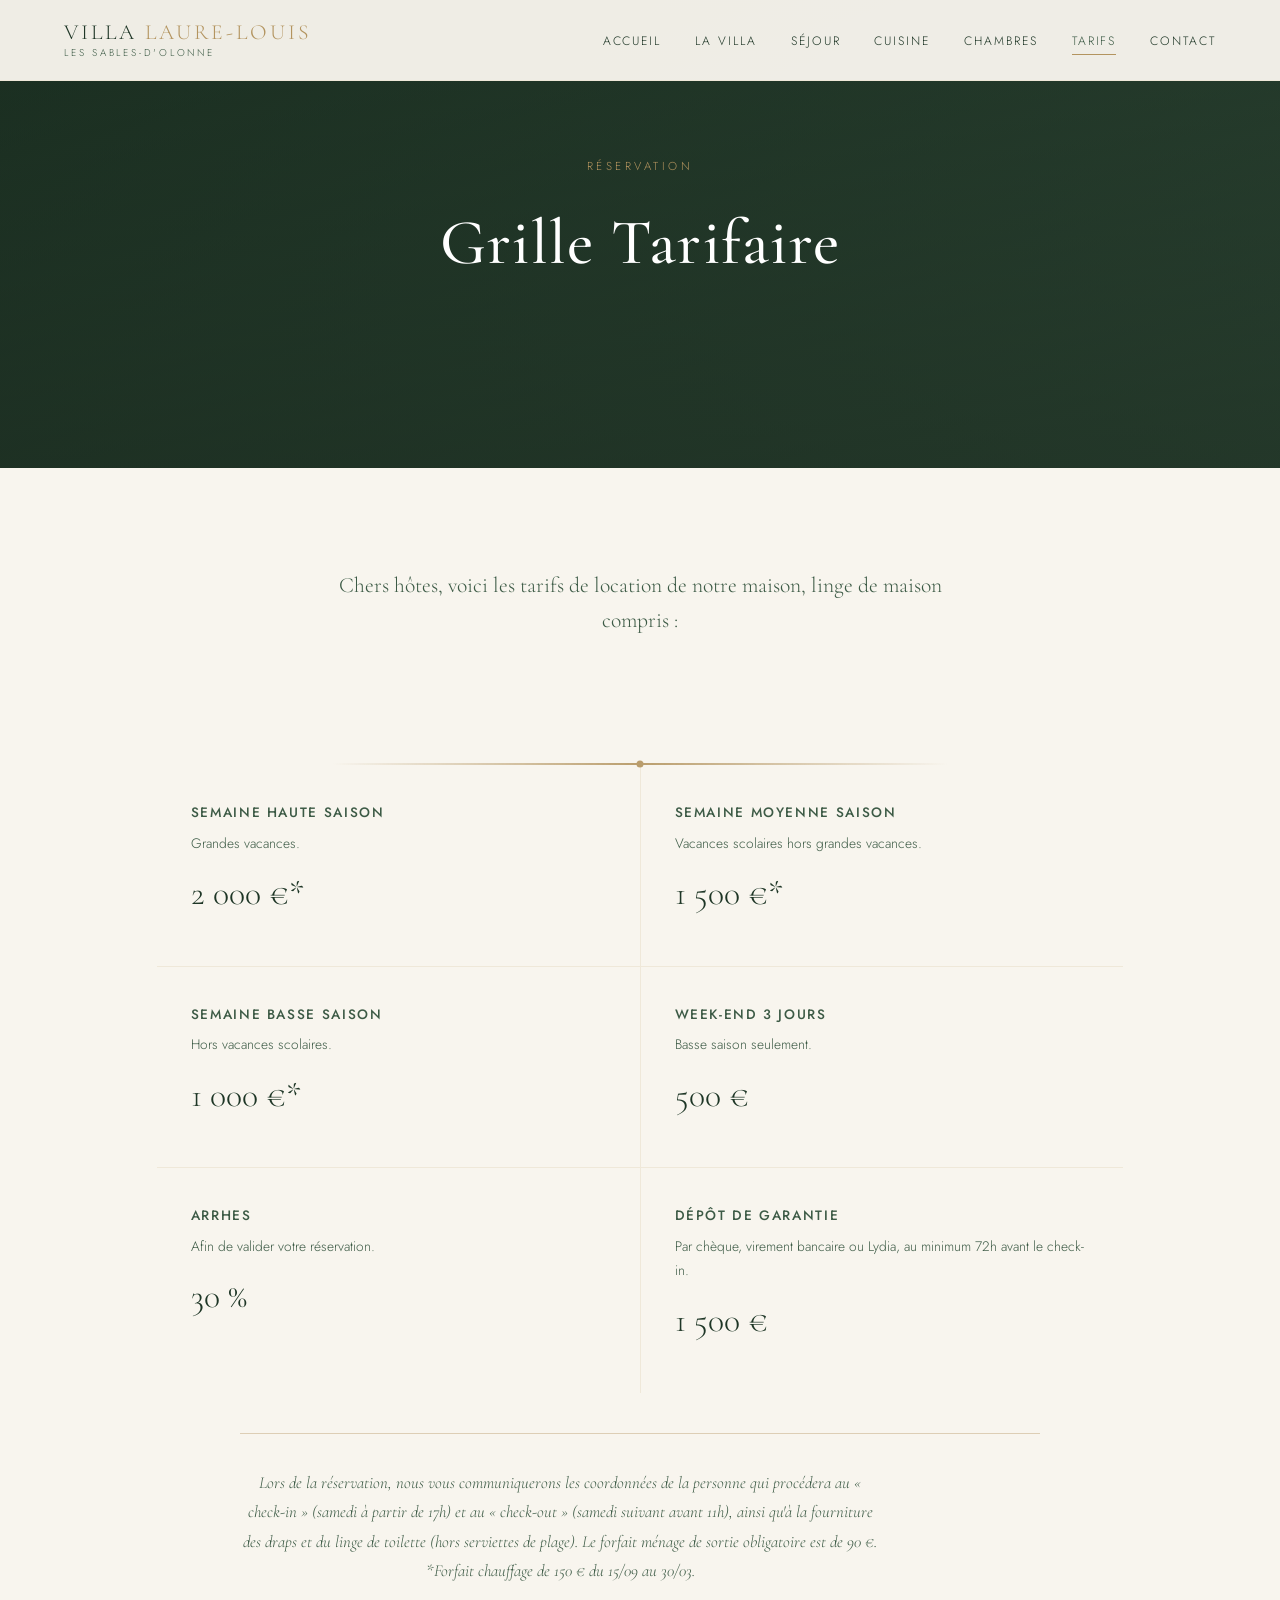
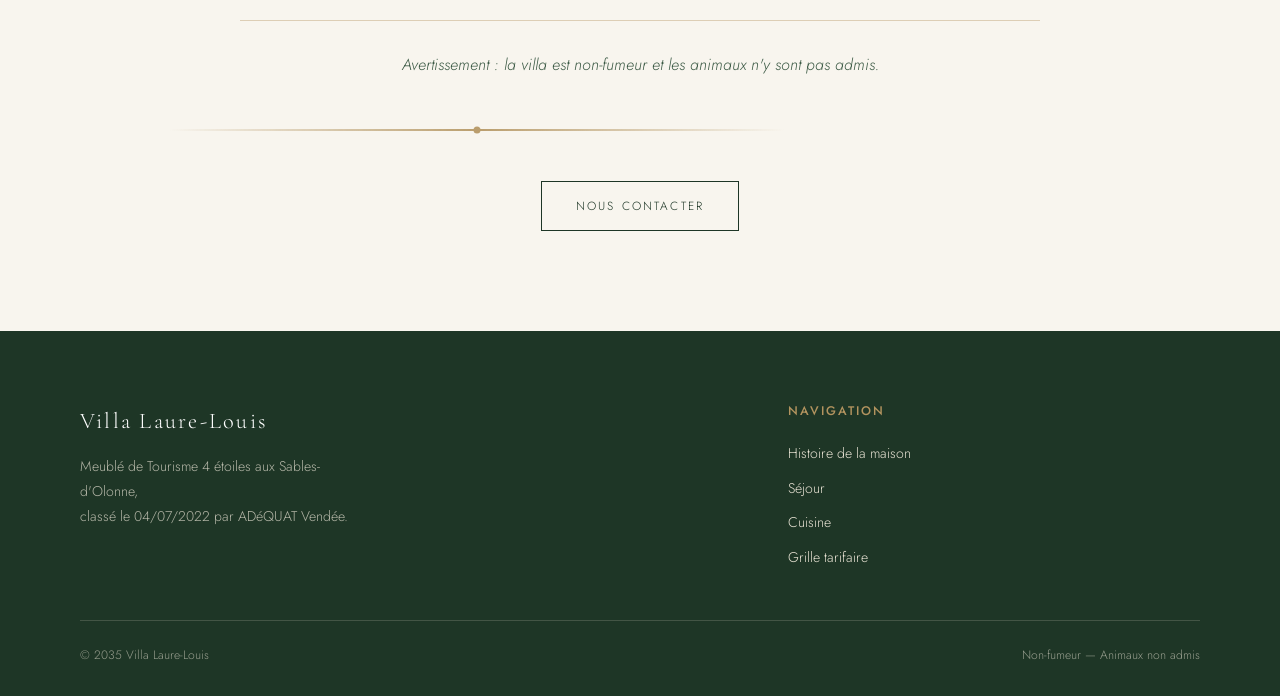
==== tarifs.html @ b3f5b2c6 "Add files via upload" ====
<!DOCTYPE html>
<html lang="fr">
<head>
<meta charset="UTF-8">
<meta name="viewport" content="width=device-width, initial-scale=1.0">
<title>Grille tarifaire — Villa Laure-Louis</title>
<link rel="preconnect" href="https://fonts.googleapis.com">
<link href="https://fonts.googleapis.com/css2?family=Cormorant+Garamond:wght@400;500;600&family=Jost:wght@300;400;500&display=swap" rel="stylesheet">
<link rel="stylesheet" href="styles.css">
</head>
<body>

<header class="site-header">
  <a href="index.html" class="logo">
    <span class="logo-main">Villa <span>Laure-Louis</span></span>
    <span class="logo-sub">Les Sables-d'Olonne</span>
  </a>
  <nav class="main-nav">
    <ul>
      <li><a href="index.html">Accueil</a></li>
      <li><a href="histoire.html">La Villa</a></li>
      <li><a href="sejour.html">Séjour</a></li>
      <li><a href="cuisine.html">Cuisine</a></li>
      <li class="has-sub">
        <a href="#">Chambres</a>
        <ul class="sub-menu">
          <li><a href="chambre-principale.html">Chambre principale</a></li>
          <li><a href="chambre-amis.html">Chambre d'amis</a></li>
          <li><a href="chambre-enfant.html">Chambre enfant</a></li>
          <li><a href="salle-de-bain.html">Salle de bain 1er étage</a></li>
          <li><a href="chambre-souplex.html">Chambre en souplex</a></li>
        </ul>
      </li>
      <li><a href="tarifs.html" class="active">Tarifs</a></li>
      <li><a href="index.html#contact">Contact</a></li>
    </ul>
  </nav>
  <button class="nav-toggle" aria-label="Menu"><span></span><span></span><span></span></button>
</header>

<section class="hero hero-small" style="background:linear-gradient(160deg, var(--green-deep), var(--green-mid));">
  <div class="hero-content">
    <span class="eyebrow">Réservation</span>
    <h1>Grille Tarifaire</h1>
  </div>
</section>

<section class="section narrow text-center">
  <p class="lead">Chers hôtes, voici les tarifs de location de notre maison, linge de maison compris :</p>
</section>

<div class="section-divider"></div>

<section class="section" style="padding-top:0;">
  <div class="pricing-grid">
    <div class="price-card">
      <h4>Semaine haute saison</h4>
      <p class="desc">Grandes vacances.</p>
      <p class="amount">2 000 €*</p>
    </div>
    <div class="price-card">
      <h4>Semaine moyenne saison</h4>
      <p class="desc">Vacances scolaires hors grandes vacances.</p>
      <p class="amount">1 500 €*</p>
    </div>
    <div class="price-card">
      <h4>Semaine basse saison</h4>
      <p class="desc">Hors vacances scolaires.</p>
      <p class="amount">1 000 €*</p>
    </div>
    <div class="price-card">
      <h4>Week-end 3 jours</h4>
      <p class="desc">Basse saison seulement.</p>
      <p class="amount">500 €</p>
    </div>
    <div class="price-card">
      <h4>Arrhes</h4>
      <p class="desc">Afin de valider votre réservation.</p>
      <p class="amount">30 %</p>
    </div>
    <div class="price-card">
      <h4>Dépôt de garantie</h4>
      <p class="desc">Par chèque, virement bancaire ou Lydia, au minimum 72h avant le check-in.</p>
      <p class="amount">1 500 €</p>
    </div>
  </div>

  <div class="note" style="max-width:800px;margin:0 auto 30px;">
    <p style="margin:0;">Lors de la réservation, nous vous communiquerons les coordonnées de la personne qui procédera au « check-in » (samedi à partir de 17h) et au « check-out » (samedi suivant avant 11h), ainsi qu'à la fourniture des draps et du linge de toilette (hors serviettes de plage). Le forfait ménage de sortie obligatoire est de 90 €. *Forfait chauffage de 150 € du 15/09 au 30/03.</p>
  </div>

  <p class="text-center" style="max-width:800px;margin:0 auto;font-style:italic;color:var(--green-mid);">Avertissement : la villa est non-fumeur et les animaux n'y sont pas admis.</p>

  <div style="margin:50px 0;" class="section-divider"></div>

  <div class="text-center">
    <a href="index.html#contact" class="btn">Nous contacter</a>
  </div>
</section>

<footer class="site-footer">
  <div class="footer-grid">
    <div>
      <span class="footer-logo">Villa Laure-Louis</span>
      <p style="color:rgba(231,226,211,.75);font-size:.88rem;max-width:280px;">Meublé de Tourisme 4 étoiles aux Sables-d'Olonne,<br>classé le 04/07/2022 par ADéQUAT Vendée.</p>
    </div>
    <div>
      <h4>Navigation</h4>
      <ul>
        <li><a href="histoire.html">Histoire de la maison</a></li>
        <li><a href="sejour.html">Séjour</a></li>
        <li><a href="cuisine.html">Cuisine</a></li>
        <li><a href="tarifs.html">Grille tarifaire</a></li>
      </ul>
    </div>
  </div>
  <div class="footer-bottom">
    <span>© 2035 Villa Laure-Louis</span>
    <span>Non-fumeur — Animaux non admis</span>
  </div>
</footer>

<script src="nav.js"></script>
</body>
</html>
---- styles.css ----
/* ==========================================================================
   Villa Laure-Louis — feuille de style
   Palette : vert profond / crème / touche or, typographie serif + sans light
   ========================================================================== */

:root{
  --green-deep:   #1e3626;
  --green-mid:    #3c5a45;
  --green-soft:   #7f9a86;
  --cream:        #f8f5ee;
  --cream-dark:   #efe8d9;
  --ink:          #262b22;
  --gold:         #b3945f;
  --max-width:    1120px;
  --serif: 'Cormorant Garamond', Georgia, serif;
  --sans: 'Jost', 'Helvetica Neue', Arial, sans-serif;
}

*{ box-sizing:border-box; }
html{ scroll-behavior:smooth; }

body{
  margin:0;
  background:var(--cream);
  color:var(--ink);
  font-family:var(--sans);
  font-weight:300;
  line-height:1.75;
  -webkit-font-smoothing:antialiased;
  opacity:0;
  animation:page-fade-in .6s ease forwards;
}
@keyframes page-fade-in{
  from{ opacity:0; transform:translateY(8px); }
  to{ opacity:1; transform:translateY(0); }
}
body.page-fade-out{
  animation:page-fade-out .35s ease forwards;
}
@keyframes page-fade-out{
  from{ opacity:1; }
  to{ opacity:0; }
}

img{ max-width:100%; display:block; }
a{ color:inherit; text-decoration:none; }

h1,h2,h3,h4{
  font-family:var(--serif);
  font-weight:500;
  color:var(--green-deep);
  margin:0 0 .5em;
  letter-spacing:.02em;
}

h1{ font-size:clamp(2.4rem,5vw,4rem); font-weight:500; }
h2{ font-size:clamp(1.7rem,3vw,2.4rem); }
h3{ font-size:1.3rem; text-transform:uppercase; letter-spacing:.12em; font-family:var(--sans); font-weight:500; color:var(--green-mid); }
h4{ font-size:1.1rem; }

p{ margin:0 0 1.2em; }

.eyebrow{
  display:block;
  font-family:var(--sans);
  text-transform:uppercase;
  letter-spacing:.3em;
  font-size:.72rem;
  color:var(--gold);
  margin-bottom:.9em;
}

.divider{
  width:56px;
  height:1px;
  background:var(--gold);
  margin:22px auto;
  border:none;
}
.divider.left{ margin:22px 0; }

/* ---------- Header / navigation ---------- */
header.site-header{
  position:fixed;
  top:0; left:0; right:0;
  z-index:100;
  display:flex;
  align-items:center;
  justify-content:space-between;
  padding:22px 5%;
  background:rgba(248,245,238,.96);
  border-bottom:1px solid var(--cream-dark);
  transition:padding .3s ease;
}

.logo{
  display:flex;
  flex-direction:column;
  gap:4px;
  line-height:1;
}
.logo .logo-main{
  font-family:var(--serif);
  font-size:1.35rem;
  letter-spacing:.14em;
  color:var(--green-deep);
  text-transform:uppercase;
}
.logo .logo-main span{ color:var(--gold); }
.logo .logo-sub{
  font-family:var(--sans);
  font-size:.62rem;
  letter-spacing:.28em;
  text-transform:uppercase;
  color:var(--green-mid);
}

nav.main-nav ul{
  list-style:none;
  display:flex;
  gap:34px;
  margin:0; padding:0;
}

nav.main-nav a{
  font-size:.76rem;
  text-transform:uppercase;
  letter-spacing:.16em;
  color:var(--green-deep);
  padding-bottom:4px;
  border-bottom:1px solid transparent;
  transition:border-color .25s ease, color .25s ease;
}
nav.main-nav a:hover,
nav.main-nav a.active{
  border-bottom-color:var(--gold);
  color:var(--green-mid);
}

.has-sub{ position:relative; }
.sub-menu{
  list-style:none;
  position:absolute;
  top:32px; right:-10px; left:auto;
  min-width:236px;
  max-width:calc(100vw - 40px);
  background:var(--cream);
  border:none;
  border-top:2px solid var(--gold);
  box-shadow:0 20px 44px rgba(30,54,38,.16);
  padding:4px 0;
  margin:0;
  opacity:0;
  visibility:hidden;
  transform:translateY(12px);
  transition:opacity .4s cubic-bezier(.25,.8,.25,1), transform .4s cubic-bezier(.25,.8,.25,1), visibility .4s;
  z-index:200;
}
.has-sub:hover .sub-menu{
  opacity:1; visibility:visible; transform:translateY(0);
}
.sub-menu li{
  border-bottom:1px solid var(--cream-dark);
}
.sub-menu li:last-child{ border-bottom:none; }
.sub-menu li a{
  display:block;
  padding:15px 26px;
  border:none;
  font-family:var(--serif);
  font-size:.98rem;
  font-weight:500;
  letter-spacing:.03em;
  color:var(--green-deep);
  white-space:nowrap;
  transition:color .3s ease, padding-left .3s ease;
}
.sub-menu li a:hover{
  background:transparent;
  color:var(--gold);
  padding-left:34px;
}

.nav-toggle{
  display:none;
  flex-direction:column;
  gap:5px;
  background:none;
  border:none;
  cursor:pointer;
  padding:6px;
}
.nav-toggle span{
  width:26px; height:1px; background:var(--green-deep);
}

/* ---------- Hero ---------- */
.hero{
  position:relative;
  height:70vh;
  min-height:420px;
  display:flex;
  align-items:center;
  justify-content:center;
  text-align:center;
  background-size:cover;
  background-position:center;
}
.hero::after{
  content:"";
  position:absolute; inset:0;
  background:linear-gradient(180deg, rgba(20,34,24,.38), rgba(20,34,24,.62));
}
.hero.hero-bright::after{
  background:linear-gradient(180deg, rgba(20,34,24,.02), rgba(20,34,24,.22));
}
.hero.hero-bright .hero-content{ text-shadow:0 2px 18px rgba(0,0,0,.45); }
.hero-content{ position:relative; z-index:2; color:#fff; padding:0 20px; }
.hero-content .eyebrow{ color:var(--gold); }
.hero h1{ color:#fff; margin-bottom:.2em; }
.hero .subtitle{
  font-family:var(--sans);
  text-transform:uppercase;
  letter-spacing:.32em;
  font-size:.85rem;
  color:#f1ede2;
}
.hero.hero-small{ height:52vh; min-height:340px; }

/* ---------- Info bar (key facts strip) ---------- */
.info-bar{
  background:var(--cream-dark);
  border-bottom:1px solid rgba(179,148,95,.3);
  padding:20px 6%;
  display:flex;
  justify-content:center;
  align-items:center;
  flex-wrap:wrap;
  gap:12px 0;
}
.info-bar span{
  font-size:.72rem;
  letter-spacing:.14em;
  text-transform:uppercase;
  color:var(--green-mid);
  white-space:nowrap;
  padding:0 22px;
}
.info-bar span.sep{
  color:var(--gold);
  padding:0;
}
@media (max-width:700px){
  .info-bar span{ padding:0 12px; font-size:.66rem; }
}

/* ---------- Sections ---------- */
.section{
  max-width:var(--max-width);
  margin:0 auto;
  padding:100px 6%;
}
.section.narrow{ max-width:800px; }
.section-alt{ background:var(--cream-dark); }
.section-dark{ background:var(--green-deep); color:#f1ede2; }
.section-dark h2, .section-dark h3{ color:#f1ede2; }

.text-center{ text-align:center; }

.lead{
  font-family:var(--serif);
  font-size:1.35rem;
  color:var(--green-mid);
  line-height:1.6;
}

.two-col{
  display:grid;
  grid-template-columns:1fr 1fr;
  gap:60px;
  align-items:center;
}

.badge{
  display:inline-block;
  border:1px solid var(--gold);
  color:var(--gold);
  text-transform:uppercase;
  letter-spacing:.15em;
  font-size:.7rem;
  padding:8px 18px;
  margin-bottom:18px;
}

.note{
  text-align:center;
  padding:34px 0;
  border-top:1px solid rgba(179,148,95,.4);
  border-bottom:1px solid rgba(179,148,95,.4);
}
.note .eyebrow{
  display:block;
  margin-bottom:10px;
}
.note p{
  margin:0 auto;
  max-width:640px;
  font-family:var(--serif);
  font-style:italic;
  font-size:1.05rem;
  line-height:1.75;
  color:var(--green-mid);
}
.note p strong{
  font-style:normal;
  color:var(--green-deep);
}

/* ---------- Slider (one photo at a time, arrows) ---------- */
.slider-section{ padding:60px 6%; max-width:960px; margin:0 auto; }
.slider{
  position:relative;
  padding:14px;
  background:#fff;
  box-shadow:0 24px 60px rgba(20,34,24,.14), 0 4px 14px rgba(20,34,24,.08);
}
.slider::after{
  content:"";
  position:absolute;
  inset:6px;
  border:1px solid rgba(179,148,95,.35);
  pointer-events:none;
  z-index:3;
}
.slider-viewport{ overflow:hidden; position:relative; height:560px; }
.slider-track{ position:relative; width:100%; height:100%; }
.slider-track img{
  position:absolute;
  inset:0;
  width:100%;
  height:100%;
  object-fit:cover;
  opacity:0;
  transition:opacity 1.1s ease, transform 6s ease;
  transform:scale(1.03);
}
.slider-track img.active{
  opacity:1;
  transform:scale(1);
  z-index:1;
}
.slider-arrow{
  position:absolute;
  top:50%;
  transform:translateY(-50%);
  width:46px; height:46px;
  border-radius:50%;
  border:1px solid rgba(255,255,255,.9);
  background:rgba(255,255,255,.16);
  backdrop-filter:blur(6px);
  -webkit-backdrop-filter:blur(6px);
  color:#fff;
  cursor:pointer;
  display:flex; align-items:center; justify-content:center;
  transition:background .3s ease, border-color .3s ease, transform .3s ease, box-shadow .3s ease;
  box-shadow:0 6px 18px rgba(20,34,24,.18);
  z-index:4;
}
.slider-arrow svg{ width:18px; height:18px; display:block; }
.slider-arrow:hover{
  background:#fff;
  border-color:#fff;
  color:var(--green-deep);
  transform:translateY(-50%) scale(1.1);
  box-shadow:0 10px 26px rgba(20,34,24,.28);
}
.slider-arrow:active{ transform:translateY(-50%) scale(.96); }
.slider-arrow.prev{ left:28px; }
.slider-arrow.next{ right:28px; }
.slider-caption-text{
  text-align:center;
  margin:20px 0 6px;
  font-family:var(--serif);
  font-size:1.15rem;
  color:var(--green-deep);
}
.slider-counter{
  text-align:center;
  margin-top:0;
  font-size:.74rem;
  letter-spacing:.2em;
  text-transform:uppercase;
  color:var(--green-mid);
}
@media (max-width:700px){
  .slider{ padding:8px; }
  .slider-track img{ height:320px; }
  .slider-arrow{ width:38px; height:38px; font-size:.95rem; }
  .slider-arrow.prev{ left:16px; }
  .slider-arrow.next{ right:16px; }
}

/* ---------- Section divider ---------- */
.section-divider{
  max-width:640px;
  margin:0 auto;
  height:2px;
  background:linear-gradient(90deg, transparent 2%, var(--gold) 50%, transparent 98%);
  opacity:.9;
  position:relative;
}
.section-divider::before{
  content:"";
  position:absolute;
  left:50%; top:50%;
  transform:translate(-50%,-50%);
  width:7px; height:7px;
  border-radius:50%;
  background:var(--gold);
}

/* ---------- Map ---------- */
.map-embed{
  width:100%;
  height:460px;
  border:none;
  filter:grayscale(.25) contrast(1.02);
}

/* ---------- Mosaic (modern photo grid) ---------- */
.mosaic{
  display:grid;
  grid-template-columns:1.2fr 1fr 1fr;
  grid-template-rows:1fr 1fr;
  gap:14px;
  height:560px;
}
.mosaic-cell{
  overflow:hidden;
  position:relative;
  background:#fff;
}
.mosaic-cell img{
  width:100%;
  height:100%;
  object-fit:cover;
  display:block;
  transition:transform .6s ease;
}
.mosaic-cell:hover img{ transform:scale(1.06); }
.mosaic-cell.contain img{ object-fit:contain; }
.mosaic .m1{ grid-column:1; grid-row:1 / 3; }
.mosaic .m2{ grid-column:2; grid-row:1; }
.mosaic .m3{ grid-column:3; grid-row:1; }
.mosaic .m4{ grid-column:2; grid-row:2; }
.mosaic .m5{ grid-column:3; grid-row:2; }
@media (max-width:700px){
  .mosaic{
    display:flex;
    flex-direction:column;
    height:auto;
  }
  .mosaic-cell{ height:260px; }
}

/* ---------- Gallery ---------- */
.gallery{
  display:grid;
  grid-template-columns:repeat(3,1fr);
  gap:18px;
}
.gallery figure{ margin:0; overflow:hidden; }
.gallery img{ width:100%; height:280px; object-fit:cover; transition:transform .5s ease; }
.gallery figure:hover img{ transform:scale(1.04); }
.gallery figcaption{
  font-size:.72rem;
  text-transform:uppercase;
  letter-spacing:.14em;
  color:var(--green-mid);
  padding-top:10px;
  text-align:center;
}

.room-gallery{ display:grid; gap:22px; }
.room-gallery img{ width:100%; height:auto; object-fit:cover; }
.room-gallery.cols-2{ grid-template-columns:1fr 1fr; }
.room-gallery.cols-1 img{ max-height:640px; width:100%; object-fit:cover; }

.level-tag{
  display:inline-block;
  font-size:.72rem;
  text-transform:uppercase;
  letter-spacing:.22em;
  color:var(--gold);
  border:1px solid var(--gold);
  padding:6px 16px;
  margin-bottom:28px;
}

/* ---------- Rooms overview grid (used on home / villa page) ---------- */
.rooms-grid{
  display:grid;
  grid-template-columns:repeat(3,1fr);
  gap:2px;
  background:var(--cream-dark);
}
.room-card{
  position:relative;
  background:size cover;
  min-height:280px;
  display:flex;
  align-items:flex-end;
  background-size:cover;
  background-position:center;
}
.room-card::after{ content:""; position:absolute; inset:0; background:linear-gradient(180deg, rgba(20,34,24,0), rgba(20,34,24,.7)); }
.room-card span{
  position:relative; z-index:2;
  color:#fff;
  font-family:var(--serif);
  font-size:1.15rem;
  padding:22px;
  letter-spacing:.03em;
}

/* ---------- Pricing table ---------- */
.pricing-grid{
  display:grid;
  grid-template-columns:repeat(2,1fr);
  gap:1px;
  background:var(--cream-dark);
  margin-bottom:40px;
}
.price-card{
  background:var(--cream);
  padding:36px 34px;
}
.price-card h4{
  text-transform:uppercase;
  letter-spacing:.12em;
  font-family:var(--sans);
  font-size:.85rem;
  color:var(--green-mid);
  margin-bottom:6px;
}
.price-card .amount{
  font-family:var(--serif);
  font-size:2.1rem;
  color:var(--green-deep);
  margin:10px 0 6px;
}
.price-card .desc{ font-size:.86rem; color:var(--green-mid); margin:0; }

/* ---------- Buttons ---------- */
.btn{
  display:inline-block;
  padding:14px 34px;
  border:1px solid var(--green-deep);
  color:var(--green-deep);
  text-transform:uppercase;
  letter-spacing:.18em;
  font-size:.74rem;
  transition:all .3s ease;
}
.btn:hover{ background:var(--green-deep); color:#fff; }
.btn.btn-light{ border-color:#fff; color:#fff; }
.btn.btn-light:hover{ background:#fff; color:var(--green-deep); }

/* ---------- Contact form ---------- */
.contact-form{ display:grid; gap:20px; max-width:640px; margin:0 auto; }
.contact-form .row{ display:grid; grid-template-columns:1fr 1fr; gap:20px; }
.contact-form input,
.contact-form textarea{
  width:100%;
  background:transparent;
  border:none;
  border-bottom:1px solid var(--green-soft);
  padding:12px 2px;
  font-family:var(--sans);
  font-size:.95rem;
  color:var(--ink);
}
.contact-form label{
  font-size:.7rem;
  text-transform:uppercase;
  letter-spacing:.14em;
  color:var(--green-mid);
  margin-bottom:6px;
  display:block;
}
.contact-form input:focus,
.contact-form textarea:focus{ outline:none; border-bottom-color:var(--gold); }
.contact-form button{
  justify-self:start;
  background:var(--green-deep);
  color:#fff;
  border:none;
  padding:14px 40px;
  text-transform:uppercase;
  letter-spacing:.18em;
  font-size:.74rem;
  cursor:pointer;
  transition:background .3s ease;
}
.contact-form button:hover{ background:var(--green-mid); }

/* ---------- Footer ---------- */
footer.site-footer{
  background:var(--green-deep);
  color:#e7e2d3;
  padding:70px 6% 30px;
}
.footer-grid{
  max-width:var(--max-width);
  margin:0 auto;
  display:grid;
  grid-template-columns:1.6fr 1fr;
  gap:50px;
  padding-bottom:40px;
  border-bottom:1px solid rgba(231,226,211,.18);
}
.footer-grid h4{
  text-transform:uppercase;
  letter-spacing:.16em;
  font-size:.78rem;
  font-family:var(--sans);
  color:var(--gold);
  margin-bottom:18px;
}
.footer-grid ul{ list-style:none; margin:0; padding:0; }
.footer-grid li{ margin-bottom:10px; font-size:.88rem; }
.footer-grid a:hover{ color:var(--gold); }
.footer-logo{
  font-family:var(--serif);
  font-size:1.4rem;
  letter-spacing:.1em;
  color:#fff;
  margin-bottom:14px;
  display:block;
}
.footer-bottom{
  max-width:var(--max-width);
  margin:24px auto 0;
  display:flex;
  justify-content:space-between;
  flex-wrap:wrap;
  gap:10px;
  font-size:.76rem;
  color:rgba(231,226,211,.6);
}

/* ---------- Responsive ---------- */
@media (max-width:900px){
  nav.main-nav{
    position:fixed;
    top:0; right:0;
    height:100vh;
    width:78%;
    max-width:340px;
    background:var(--green-deep);
    transform:translateX(100%);
    transition:transform .35s ease;
    padding:110px 40px;
    z-index:99;
  }
  nav.main-nav.open{ transform:translateX(0); }
  nav.main-nav ul{ flex-direction:column; gap:22px; }
  nav.main-nav a{ color:#f1ede2; font-size:.85rem; }
  .has-sub .sub-menu{
    position:static; opacity:1; visibility:visible; transform:none;
    background:transparent; border:none; box-shadow:none; padding:14px 0 0 14px;
    display:none;
  }
  .has-sub.open .sub-menu{ display:block; }
  .sub-menu li a{ color:#cfd9d1; padding:8px 0; font-size:.78rem; }
  .nav-toggle{ display:flex; }

  .two-col{ grid-template-columns:1fr; gap:34px; }
  .gallery{ grid-template-columns:1fr 1fr; }
  .rooms-grid{ grid-template-columns:1fr 1fr; }
  .pricing-grid{ grid-template-columns:1fr; }
  .room-gallery.cols-2{ grid-template-columns:1fr; }
  .footer-grid{ grid-template-columns:1fr; gap:34px; }
  .contact-form .row{ grid-template-columns:1fr; }
}

@media (max-width:560px){
  .gallery{ grid-template-columns:1fr; }
  .rooms-grid{ grid-template-columns:1fr; }
  .section{ padding:70px 6%; }
}
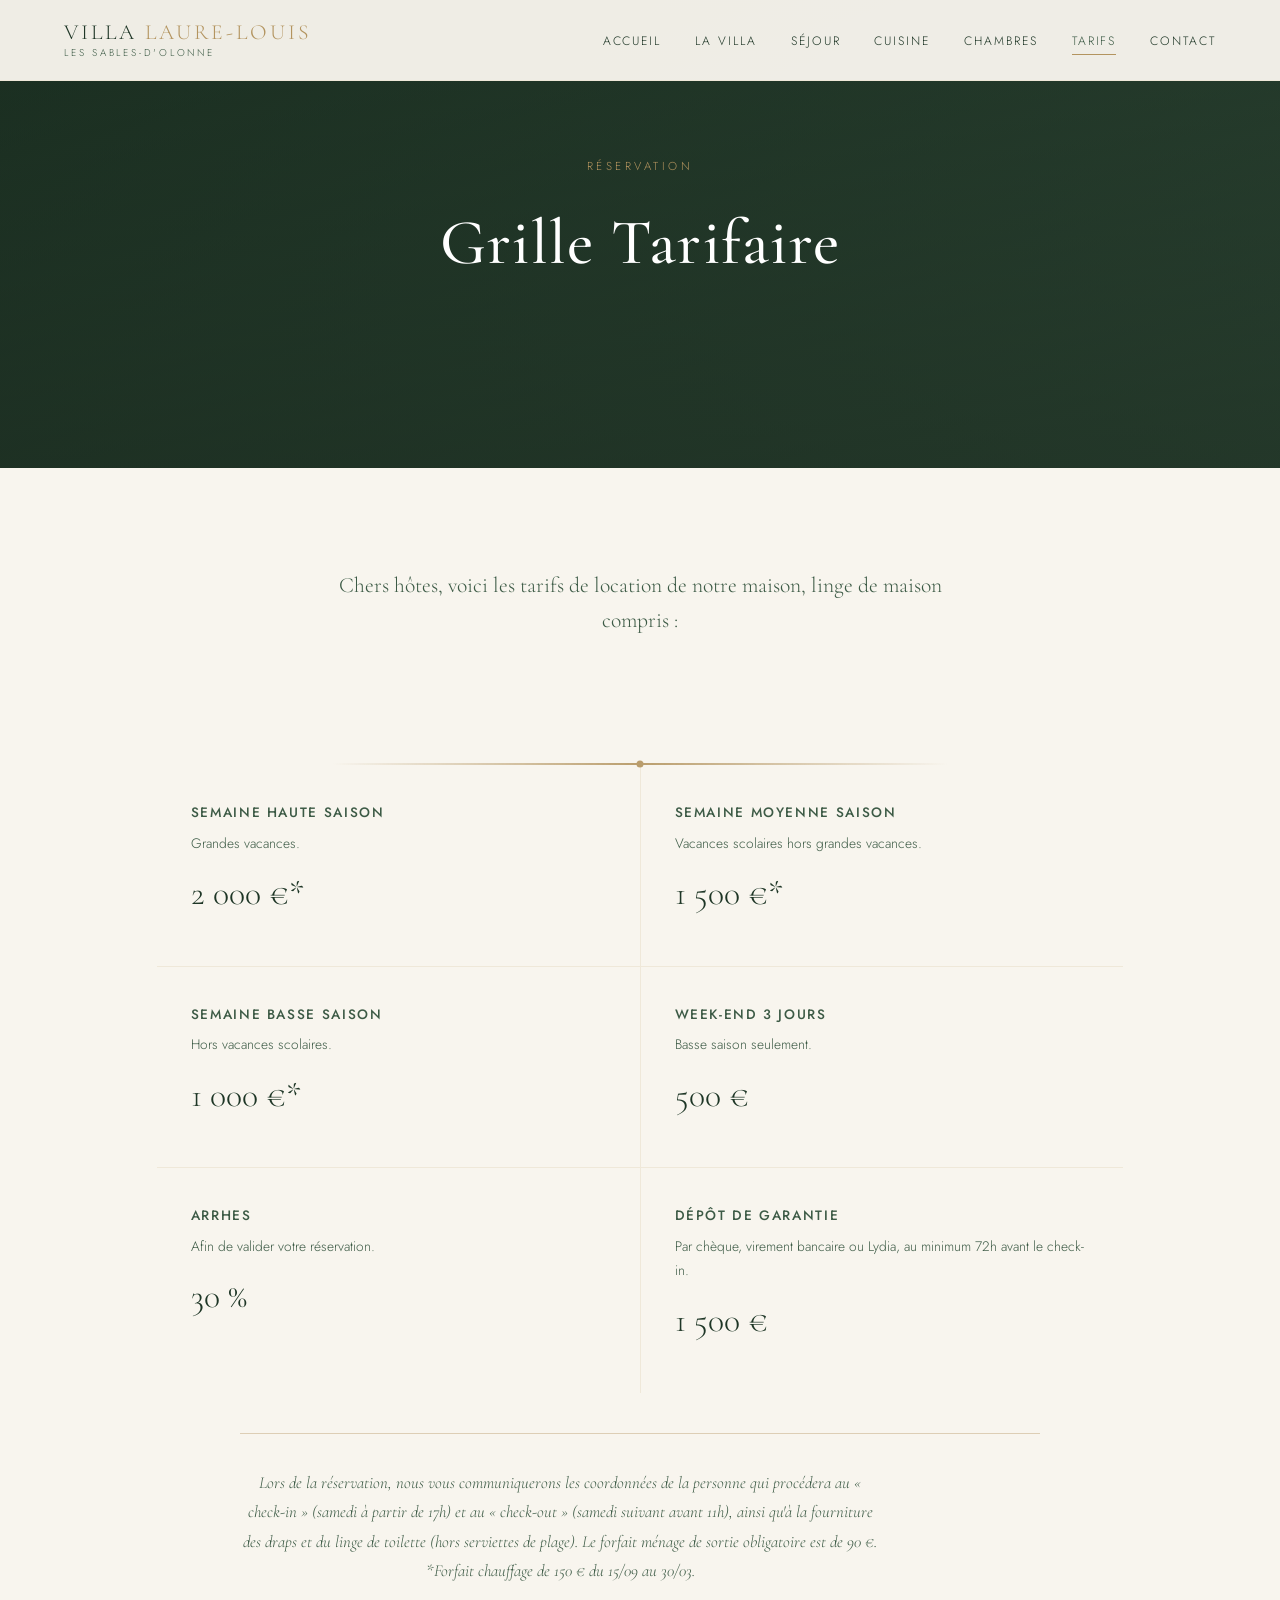
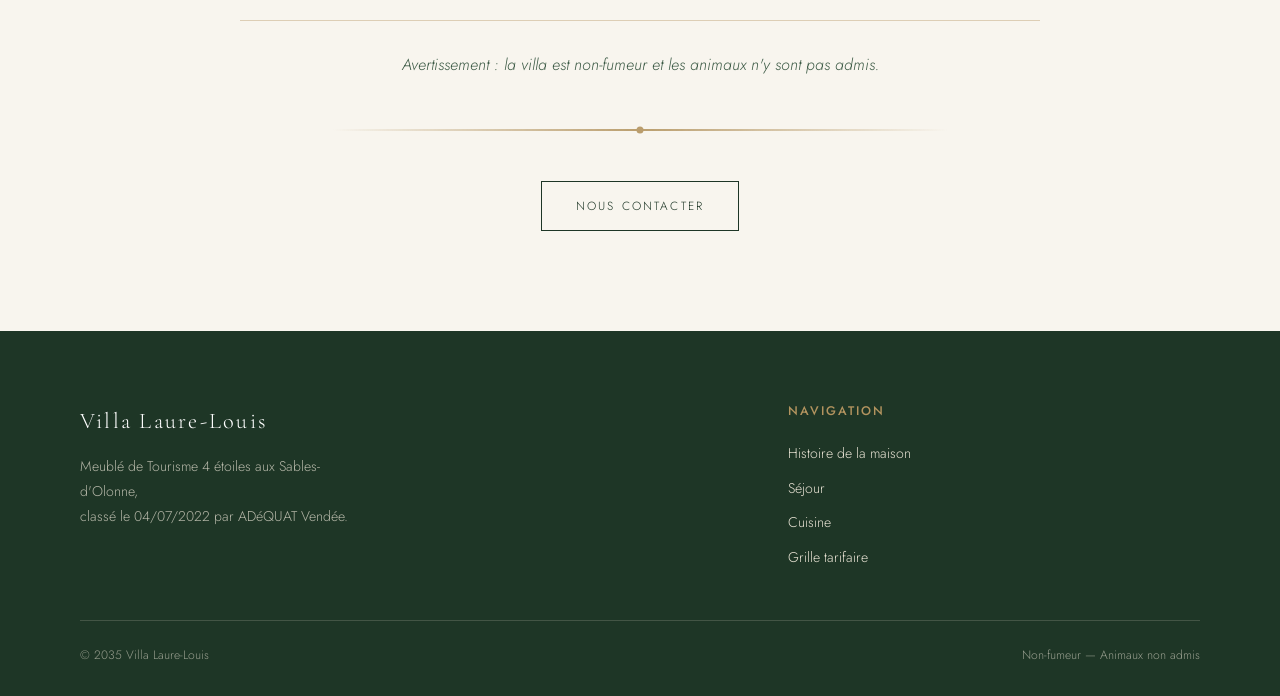
==== commit 58afb08b: "Add files via upload" ====
--- a/tarifs.html
+++ b/tarifs.html
@@ -91,7 +91,7 @@
 
   <p class="text-center" style="max-width:800px;margin:0 auto;font-style:italic;color:var(--green-mid);">Avertissement : la villa est non-fumeur et les animaux n'y sont pas admis.</p>
 
-  <div style="margin:50px 0;" class="section-divider"></div>
+  <div style="margin:50px auto;" class="section-divider"></div>
 
   <div class="text-center">
     <a href="index.html#contact" class="btn">Nous contacter</a>
--- a/styles.css
+++ b/styles.css
@@ -139,10 +139,11 @@
 
 .has-sub{ position:relative; }
 .sub-menu{
+  display:block !important;
   list-style:none;
   position:absolute;
   top:32px; right:-10px; left:auto;
-  min-width:236px;
+  min-width:300px;
   max-width:calc(100vw - 40px);
   background:var(--cream);
   border:none;
@@ -155,6 +156,10 @@
   transform:translateY(12px);
   transition:opacity .4s cubic-bezier(.25,.8,.25,1), transform .4s cubic-bezier(.25,.8,.25,1), visibility .4s;
   z-index:200;
+}
+.sub-menu li{
+  display:block;
+  width:100%;
 }
 .has-sub:hover .sub-menu{
   opacity:1; visibility:visible; transform:translateY(0);
